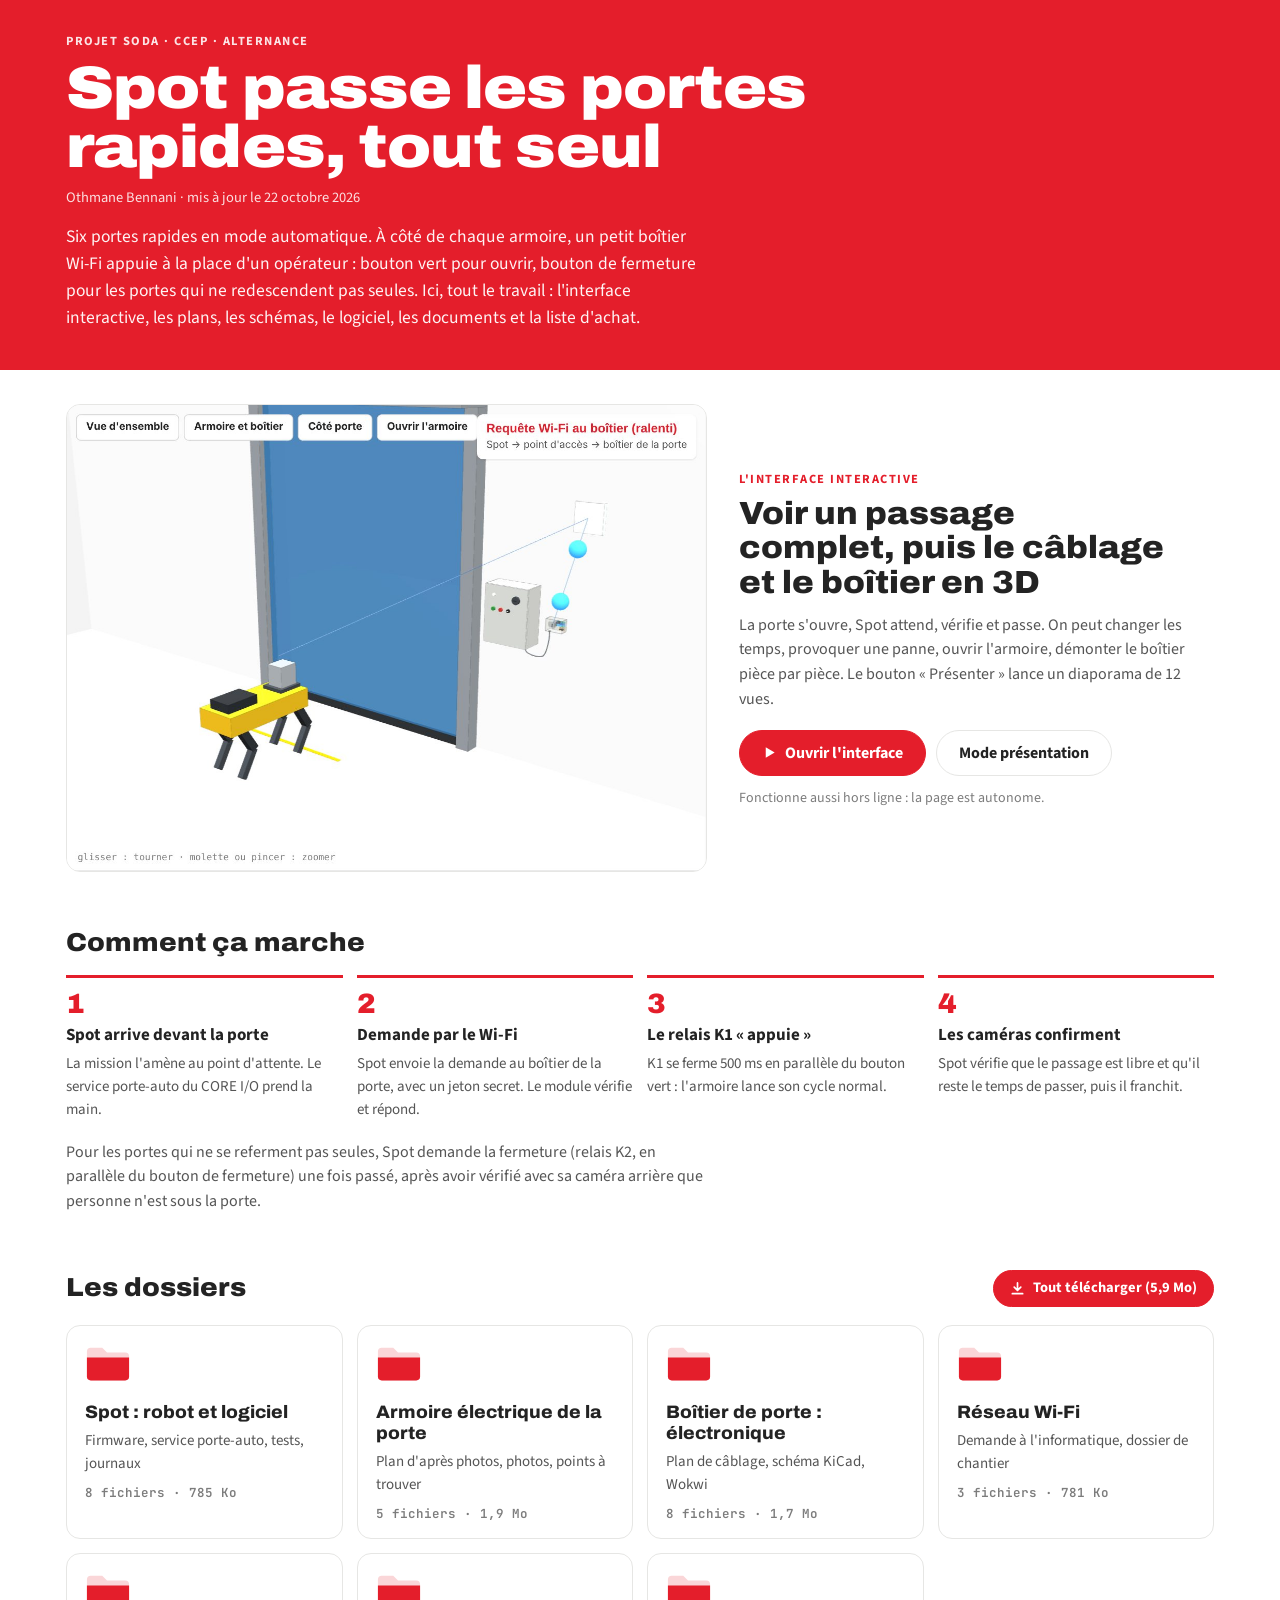
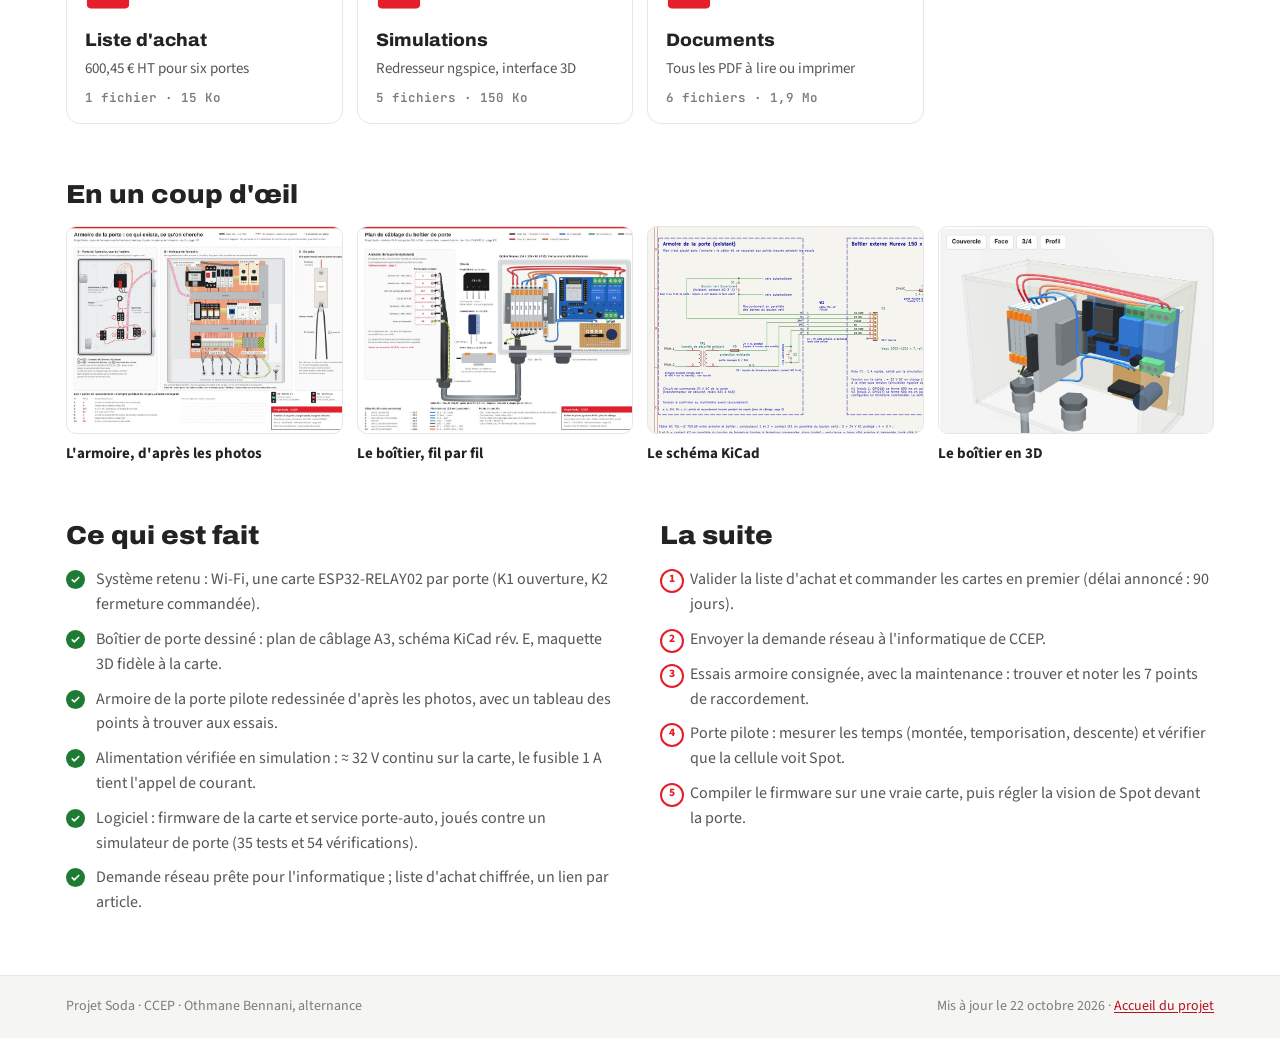
==== index.html @ 5208b4ea "Publish project website" ====
<!doctype html>
<html lang="fr">
<head>
<meta charset="utf-8">
<meta name="viewport" content="width=device-width, initial-scale=1">
<meta name="robots" content="noindex, nofollow">
<meta name="description" content="Spot ouvre et passe les portes rapides de CCEP en Wi-Fi : interface, plans, schémas, logiciel, documents et liste d&#x27;achat.">
<title>Projet Soda · Spot et les portes rapides</title>
<link rel="preconnect" href="https://fonts.googleapis.com">
<link rel="preconnect" href="https://fonts.gstatic.com" crossorigin>
<link rel="stylesheet" href="https://fonts.googleapis.com/css2?family=Archivo:wdth,wght@100..125,500..900&family=Source+Sans+3:wght@400;600;700&family=JetBrains+Mono:wght@400;600&display=swap">
<link rel="stylesheet" href="assets/style.css">
<link rel="icon" href="assets/favicon.svg" type="image/svg+xml">
</head>
<body>
<header class="band"><div class="wrap">
  <div class="kick">Projet Soda · CCEP · Alternance</div>
  <h1>Spot passe les portes rapides, tout seul</h1>
  <div class="byline">Othmane Bennani · mis à jour le 22 octobre 2026</div>
  <p class="lede">Six portes rapides en mode automatique. À côté de chaque armoire, un petit boîtier Wi-Fi appuie à la place d'un opérateur : bouton vert pour ouvrir, bouton de fermeture pour les portes qui ne redescendent pas seules. Ici, tout le travail : l'interface interactive, les plans, les schémas, le logiciel, les documents et la liste d'achat.</p>
</div></header>

<main class="wrap">
  <section class="hero">
    <a class="cover" href="demo/index.html"><img src="assets/img/cover_3d.jpg" alt="Spot devant une porte rapide : la demande Wi-Fi part vers le boîtier de la porte"></a>
    <div class="herotext">
      <span class="kick red">L'interface interactive</span>
      <h2>Voir un passage complet, puis le câblage et le boîtier en 3D</h2>
      <p>La porte s'ouvre, Spot attend, vérifie et passe. On peut changer les temps, provoquer une panne, ouvrir l'armoire, démonter le boîtier pièce par pièce. Le bouton « Présenter » lance un diaporama de 12 vues.</p>
      <div class="acts"><a class="btn primary big" href="demo/index.html"><svg viewBox="0 0 16 16" aria-hidden="true"><path d="M4 2.5v11l9.5-5.5z" fill="currentColor"/></svg>Ouvrir l'interface</a><a class="btn big" href="demo/index.html#presenter">Mode présentation</a></div>
      <p class="note">Fonctionne aussi hors ligne : la page est autonome.</p>
    </div>
  </section>

  <section class="block">
    <h2>Comment ça marche</h2>
    <ol class="steps"><li><span class="n">1</span><strong>Spot arrive devant la porte</strong><span>La mission l&#x27;amène au point d&#x27;attente. Le service porte-auto du CORE I/O prend la main.</span></li><li><span class="n">2</span><strong>Demande par le Wi-Fi</strong><span>Spot envoie la demande au boîtier de la porte, avec un jeton secret. Le module vérifie et répond.</span></li><li><span class="n">3</span><strong>Le relais K1 « appuie »</strong><span>K1 se ferme 500 ms en parallèle du bouton vert : l&#x27;armoire lance son cycle normal.</span></li><li><span class="n">4</span><strong>Les caméras confirment</strong><span>Spot vérifie que le passage est libre et qu&#x27;il reste le temps de passer, puis il franchit.</span></li></ol>
    <p class="after">Pour les portes qui ne se referment pas seules, Spot demande la fermeture (relais K2, en parallèle du bouton de fermeture) une fois passé, après avoir vérifié avec sa caméra arrière que personne n'est sous la porte.</p>
  </section>

  <section class="block">
    <div class="h2row"><h2>Les dossiers</h2><a class="btn primary" href="telechargements/Projet_Soda_portes_Spot_complet.zip" download><svg viewBox="0 0 16 16" aria-hidden="true"><path d="M8 2v8m0 0L4.5 6.5M8 10l3.5-3.5M2.5 13.5h11" fill="none" stroke="currentColor" stroke-width="1.8" stroke-linecap="round" stroke-linejoin="round"/></svg>Tout télécharger (5,9 Mo)</a></div>
    <div class="folders"><a class="folder" href="dossiers/spot/index.html">
  <span class="ficon"><svg viewBox="0 0 48 40" aria-hidden="true"><path d="M2 8a4 4 0 0 1 4-4h12l5 5h19a4 4 0 0 1 4 4v21a4 4 0 0 1-4 4H6a4 4 0 0 1-4-4z" fill="currentColor" opacity=".18"/><path d="M2 14h44v20a4 4 0 0 1-4 4H6a4 4 0 0 1-4-4z" fill="currentColor"/></svg></span>
  <span class="fname">Spot : robot et logiciel</span>
  <span class="fdesc">Firmware, service porte-auto, tests, journaux</span>
  <span class="fcount">8 fichiers · 785 Ko</span>
</a><a class="folder" href="dossiers/armoire/index.html">
  <span class="ficon"><svg viewBox="0 0 48 40" aria-hidden="true"><path d="M2 8a4 4 0 0 1 4-4h12l5 5h19a4 4 0 0 1 4 4v21a4 4 0 0 1-4 4H6a4 4 0 0 1-4-4z" fill="currentColor" opacity=".18"/><path d="M2 14h44v20a4 4 0 0 1-4 4H6a4 4 0 0 1-4-4z" fill="currentColor"/></svg></span>
  <span class="fname">Armoire électrique de la porte</span>
  <span class="fdesc">Plan d&#x27;après photos, photos, points à trouver</span>
  <span class="fcount">5 fichiers · 1,9 Mo</span>
</a><a class="folder" href="dossiers/boitier/index.html">
  <span class="ficon"><svg viewBox="0 0 48 40" aria-hidden="true"><path d="M2 8a4 4 0 0 1 4-4h12l5 5h19a4 4 0 0 1 4 4v21a4 4 0 0 1-4 4H6a4 4 0 0 1-4-4z" fill="currentColor" opacity=".18"/><path d="M2 14h44v20a4 4 0 0 1-4 4H6a4 4 0 0 1-4-4z" fill="currentColor"/></svg></span>
  <span class="fname">Boîtier de porte : électronique</span>
  <span class="fdesc">Plan de câblage, schéma KiCad, Wokwi</span>
  <span class="fcount">8 fichiers · 1,7 Mo</span>
</a><a class="folder" href="dossiers/reseau/index.html">
  <span class="ficon"><svg viewBox="0 0 48 40" aria-hidden="true"><path d="M2 8a4 4 0 0 1 4-4h12l5 5h19a4 4 0 0 1 4 4v21a4 4 0 0 1-4 4H6a4 4 0 0 1-4-4z" fill="currentColor" opacity=".18"/><path d="M2 14h44v20a4 4 0 0 1-4 4H6a4 4 0 0 1-4-4z" fill="currentColor"/></svg></span>
  <span class="fname">Réseau Wi-Fi</span>
  <span class="fdesc">Demande à l&#x27;informatique, dossier de chantier</span>
  <span class="fcount">3 fichiers · 781 Ko</span>
</a><a class="folder" href="dossiers/achats/index.html">
  <span class="ficon"><svg viewBox="0 0 48 40" aria-hidden="true"><path d="M2 8a4 4 0 0 1 4-4h12l5 5h19a4 4 0 0 1 4 4v21a4 4 0 0 1-4 4H6a4 4 0 0 1-4-4z" fill="currentColor" opacity=".18"/><path d="M2 14h44v20a4 4 0 0 1-4 4H6a4 4 0 0 1-4-4z" fill="currentColor"/></svg></span>
  <span class="fname">Liste d&#x27;achat</span>
  <span class="fdesc">600,45 € HT pour six portes</span>
  <span class="fcount">1 fichier · 15 Ko</span>
</a><a class="folder" href="dossiers/simulations/index.html">
  <span class="ficon"><svg viewBox="0 0 48 40" aria-hidden="true"><path d="M2 8a4 4 0 0 1 4-4h12l5 5h19a4 4 0 0 1 4 4v21a4 4 0 0 1-4 4H6a4 4 0 0 1-4-4z" fill="currentColor" opacity=".18"/><path d="M2 14h44v20a4 4 0 0 1-4 4H6a4 4 0 0 1-4-4z" fill="currentColor"/></svg></span>
  <span class="fname">Simulations</span>
  <span class="fdesc">Redresseur ngspice, interface 3D</span>
  <span class="fcount">5 fichiers · 150 Ko</span>
</a><a class="folder" href="dossiers/documents/index.html">
  <span class="ficon"><svg viewBox="0 0 48 40" aria-hidden="true"><path d="M2 8a4 4 0 0 1 4-4h12l5 5h19a4 4 0 0 1 4 4v21a4 4 0 0 1-4 4H6a4 4 0 0 1-4-4z" fill="currentColor" opacity=".18"/><path d="M2 14h44v20a4 4 0 0 1-4 4H6a4 4 0 0 1-4-4z" fill="currentColor"/></svg></span>
  <span class="fname">Documents</span>
  <span class="fdesc">Tous les PDF à lire ou imprimer</span>
  <span class="fcount">6 fichiers · 1,9 Mo</span>
</a></div>
  </section>

  <section class="block">
    <h2>En un coup d'œil</h2>
    <div class="gallery">
      <a href="dossiers/armoire/index.html"><img src="assets/img/plan_armoire.jpg" alt="Plan de l'armoire d'après les photos" loading="lazy"><span>L'armoire, d'après les photos</span></a>
      <a href="dossiers/boitier/index.html"><img src="assets/img/plan_boitier.jpg" alt="Plan de câblage du boîtier" loading="lazy"><span>Le boîtier, fil par fil</span></a>
      <a href="dossiers/boitier/index.html"><img src="assets/img/kicad.jpg" alt="Schéma KiCad du boîtier" loading="lazy"><span>Le schéma KiCad</span></a>
      <a href="demo/index.html"><img src="assets/img/demo_boitier.jpg" alt="Boîtier en 3D" loading="lazy"><span>Le boîtier en 3D</span></a>
    </div>
  </section>

  <section class="block two">
    <div><h2>Ce qui est fait</h2><ul class="check"><li>Système retenu : Wi-Fi, une carte ESP32-RELAY02 par porte (K1 ouverture, K2 fermeture commandée).</li><li>Boîtier de porte dessiné : plan de câblage A3, schéma KiCad rév. E, maquette 3D fidèle à la carte.</li><li>Armoire de la porte pilote redessinée d&#x27;après les photos, avec un tableau des points à trouver aux essais.</li><li>Alimentation vérifiée en simulation : ≈ 32 V continu sur la carte, le fusible 1 A tient l&#x27;appel de courant.</li><li>Logiciel : firmware de la carte et service porte-auto, joués contre un simulateur de porte (35 tests et 54 vérifications).</li><li>Demande réseau prête pour l&#x27;informatique ; liste d&#x27;achat chiffrée, un lien par article.</li></ul></div>
    <div><h2>La suite</h2><ol class="todo"><li>Valider la liste d&#x27;achat et commander les cartes en premier (délai annoncé : 90 jours).</li><li>Envoyer la demande réseau à l&#x27;informatique de CCEP.</li><li>Essais armoire consignée, avec la maintenance : trouver et noter les 7 points de raccordement.</li><li>Porte pilote : mesurer les temps (montée, temporisation, descente) et vérifier que la cellule voit Spot.</li><li>Compiler le firmware sur une vraie carte, puis régler la vision de Spot devant la porte.</li></ol></div>
  </section>
</main>
<footer class="foot"><div class="wrap">
  <span>Projet Soda · CCEP · Othmane Bennani, alternance</span>
  <span>Mis à jour le 22 octobre 2026 · <a href="index.html">Accueil du projet</a></span>
</div></footer>
</body>
</html>
---- assets/style.css ----
/* Projet Soda : rouge et blanc, comme l'interface. Un seul thème, clair. */
:root {
  --red: #e41e2b; --red-deep: #b5121b; --red-soft: #fde6e7; --red-tint: #fff5f5;
  --bg: #ffffff; --stage: #f5f5f4; --line: #e6e6e4;
  --ink: #232323; --ink-2: #555555; --ink-3: #7c7c7c;
  --ok: #1e7b34;
  --f-display: "Archivo", "Arial Black", Arial, sans-serif;
  --f-body: "Source Sans 3", "Helvetica Neue", Arial, sans-serif;
  --f-mono: "JetBrains Mono", ui-monospace, Consolas, monospace;
  color-scheme: light;
}
* { box-sizing: border-box; }
html { -webkit-text-size-adjust: 100%; }
body { margin: 0; background: var(--bg); color: var(--ink); font: 16px/1.55 var(--f-body); }
img { max-width: 100%; display: block; }
a { color: var(--red-deep); text-underline-offset: 2px; }
a:focus-visible, .btn:focus-visible { outline: 3px solid var(--red); outline-offset: 2px; }
.wrap { max-width: 1180px; margin: 0 auto; padding-left: max(16px, env(safe-area-inset-left)); padding-right: max(16px, env(safe-area-inset-right)); }

/* bandeau */
.band { background: var(--red); color: #fff; }
.band .wrap { padding-block: 34px 38px; display: grid; gap: 10px; }
.band.small .wrap { padding-block: 22px 0; }
.kick { font: 700 12.5px/1.2 var(--f-body); letter-spacing: .12em; text-transform: uppercase; color: rgba(255,255,255,.88); }
.kick.red { color: var(--red); }
h1 { font: 900 clamp(32px, 5.4vw, 60px)/.98 var(--f-display); font-stretch: 112%; letter-spacing: -.015em; margin: 0; text-wrap: balance; }
.band.small h1 { font-size: clamp(26px, 3.8vw, 40px); }
.byline { font-size: 14.5px; color: rgba(255,255,255,.86); }
.lede { margin: 4px 0 0; max-width: 70ch; font-size: 17.5px; color: rgba(255,255,255,.95); }
.crumbs { display: flex; gap: 8px; font-size: 14px; color: rgba(255,255,255,.8); }
.crumbs a { color: #fff; font-weight: 700; text-decoration: none; }
.crumbs a:hover { text-decoration: underline; }
.ftitle { display: flex; gap: 18px; align-items: flex-start; }
.ftitle .ficon { color: #fff; width: 58px; flex: none; margin-top: 4px; }
.fnav { display: flex; gap: 2px; overflow-x: auto; scrollbar-width: none; margin-top: 14px; }
.fnav a { font: 800 13.5px/1 var(--f-display); font-stretch: 105%; text-transform: uppercase; letter-spacing: .02em; color: rgba(255,255,255,.92); text-decoration: none; padding: 13px 14px 14px; border-radius: 8px 8px 0 0; white-space: nowrap; }
.fnav a:hover { background: rgba(255,255,255,.14); }
.fnav a[aria-current="page"] { background: var(--bg); color: var(--red); }

/* boutons */
.btn { display: inline-flex; align-items: center; gap: 8px; font: 700 14.5px/1 var(--f-body); color: var(--ink); background: #fff; border: 1.5px solid var(--line); border-radius: 999px; padding: 10px 16px; text-decoration: none; white-space: nowrap; cursor: pointer; }
.btn svg { width: 15px; height: 15px; flex: none; }
.btn:hover { border-color: var(--ink-3); }
.btn.primary { background: var(--red); border-color: var(--red); color: #fff; }
.btn.primary:hover { background: var(--red-deep); border-color: var(--red-deep); }
.btn.big { font-size: 16px; padding: 14px 22px; }
.acts { display: flex; flex-wrap: wrap; gap: 10px; }

/* accueil */
main { padding-block: 34px 60px; }
.hero { display: grid; grid-template-columns: minmax(0, 1.35fr) minmax(0, 1fr); gap: 32px; align-items: center; }
.cover { display: block; border: 1px solid var(--line); border-radius: 14px; overflow: hidden; background: var(--stage); }
.cover img { width: 100%; height: auto; transition: transform .25s ease; }
.cover:hover img { transform: scale(1.015); }
.herotext h2 { font: 850 clamp(24px, 2.6vw, 32px)/1.08 var(--f-display); font-stretch: 106%; margin: 6px 0 12px; text-wrap: balance; }
.herotext p { margin: 0 0 18px; color: var(--ink-2); }
.herotext .note { margin: 12px 0 0; font-size: 14px; color: var(--ink-3); }
.block { margin-top: 56px; }
.block h2 { font: 850 26px/1.1 var(--f-display); font-stretch: 106%; margin: 0 0 18px; }
.h2row { display: flex; flex-wrap: wrap; justify-content: space-between; align-items: baseline; gap: 12px; margin-bottom: 18px; }
.h2row h2 { margin: 0; }
.steps { list-style: none; margin: 0; padding: 0; display: grid; grid-template-columns: repeat(4, minmax(0, 1fr)); gap: 14px; }
.steps li { border-top: 3px solid var(--red); padding-top: 12px; display: grid; gap: 4px; align-content: start; }
.steps .n { font: 900 28px/1 var(--f-display); color: var(--red); }
.steps strong { font-size: 17px; }
.steps span:last-child { color: var(--ink-2); font-size: 15px; }
.after { color: var(--ink-2); max-width: 80ch; margin: 18px 0 0; }
.folders { display: grid; grid-template-columns: repeat(auto-fill, minmax(250px, 1fr)); gap: 14px; }
.folder { display: grid; gap: 6px; align-content: start; padding: 18px 18px 16px; border: 1.5px solid var(--line); border-radius: 14px; text-decoration: none; color: var(--ink); background: #fff; transition: border-color .15s, background .15s, transform .15s; }
.folder:hover { border-color: var(--red); background: var(--red-tint); transform: translateY(-2px); }
.folder .ficon { color: var(--red); width: 46px; margin-bottom: 6px; }
.fname { font: 800 18px/1.15 var(--f-display); font-stretch: 104%; }
.fdesc { color: var(--ink-2); font-size: 15px; }
.fcount { font: 600 12.5px/1.3 var(--f-mono); color: var(--ink-3); margin-top: 4px; }
.gallery { display: grid; grid-template-columns: repeat(4, minmax(0, 1fr)); gap: 14px; }
.gallery a { display: grid; gap: 8px; text-decoration: none; color: var(--ink); font-weight: 700; font-size: 15px; }
.gallery img { aspect-ratio: 4 / 3; width: 100%; object-fit: cover; object-position: top left; border: 1px solid var(--line); border-radius: 10px; background: var(--stage); }
.gallery a:hover img { border-color: var(--red); }
.two { display: grid; grid-template-columns: 1fr 1fr; gap: 40px; }
.check, .todo { margin: 0; padding: 0; display: grid; gap: 10px; }
.check { list-style: none; }
.check li { padding-left: 30px; position: relative; color: var(--ink-2); }
.check li::before { content: ""; position: absolute; left: 0; top: 3px; width: 19px; height: 19px; border-radius: 50%; background: var(--ok) url("data:image/svg+xml,%3Csvg xmlns='http://www.w3.org/2000/svg' viewBox='0 0 16 16'%3E%3Cpath d='M4 8.5l2.5 2.5L12 5.5' fill='none' stroke='white' stroke-width='2' stroke-linecap='round' stroke-linejoin='round'/%3E%3C/svg%3E") center / 13px no-repeat; }
.todo { counter-reset: t; list-style: none; }
.todo li { counter-increment: t; padding-left: 30px; position: relative; color: var(--ink-2); }
.todo li::before { content: counter(t); position: absolute; left: 0; top: 2px; width: 20px; height: 20px; border-radius: 50%; border: 2px solid var(--red); color: var(--red); font: 800 11.5px/16px var(--f-body); text-align: center; }

/* dossier */
.fbar { display: flex; flex-wrap: wrap; justify-content: space-between; align-items: center; gap: 12px; padding-bottom: 18px; border-bottom: 1px solid var(--line); color: var(--ink-3); font: 600 13.5px/1.3 var(--f-mono); }
.files { list-style: none; margin: 0; padding: 0; }
.file { display: grid; grid-template-columns: 148px minmax(0, 1fr) auto; gap: 20px; align-items: center; padding: 18px 0; border-bottom: 1px solid var(--line); }
.file .th { display: grid; place-items: center; width: 148px; height: 104px; border: 1px solid var(--line); border-radius: 10px; overflow: hidden; background: var(--stage); text-decoration: none; }
.file .th img { width: 100%; height: 100%; object-fit: cover; object-position: top center; }
.file .ext { font: 800 15px/1 var(--f-display); font-stretch: 108%; color: var(--c); letter-spacing: .02em; text-align: center; padding: 0 8px; }
.fbody h3 { font: 800 18px/1.2 var(--f-display); font-stretch: 103%; margin: 6px 0 4px; }
.fbody h3 a { color: inherit; text-decoration: none; }
.fbody p { margin: 0; color: var(--ink-2); font-size: 15.5px; max-width: 72ch; }
.meta { display: block; margin-top: 6px; font: 600 12.5px/1.3 var(--f-mono); color: var(--ink-3); }
.badge { display: inline-block; font: 700 11.5px/1 var(--f-body); letter-spacing: .06em; text-transform: uppercase; color: var(--c); background: color-mix(in srgb, var(--c) 10%, white); border-radius: 4px; padding: 4px 7px; }
.file .acts { justify-content: flex-end; }

/* achats */
.tiles { display: grid; grid-template-columns: repeat(3, minmax(0, 1fr)); gap: 12px; margin-bottom: 8px; }
.tile { border: 1.5px solid var(--line); border-radius: 12px; padding: 14px 16px; display: grid; gap: 2px; }
.tile .k { font: 700 12px/1.2 var(--f-body); letter-spacing: .08em; text-transform: uppercase; color: var(--ink-3); }
.tile .v { font: 850 26px/1.15 var(--f-display); color: var(--red); }
.tile .s { color: var(--ink-2); font-size: 14px; }
h3.cat { display: flex; justify-content: space-between; gap: 12px; font: 800 17px/1.2 var(--f-display); margin: 26px 0 8px; }
h3.cat span { font: 600 13.5px/1.4 var(--f-mono); color: var(--ink-3); }
.tablewrap { overflow-x: auto; border: 1px solid var(--line); border-radius: 10px; }
table { width: 100%; border-collapse: collapse; font-size: 15px; min-width: 640px; }
th { text-align: left; font: 700 12px/1.2 var(--f-body); letter-spacing: .06em; text-transform: uppercase; color: var(--ink-3); background: var(--stage); padding: 10px 12px; }
td { padding: 10px 12px; border-top: 1px solid var(--line); vertical-align: top; }
td.num, th.num { text-align: right; font-family: var(--f-mono); font-size: 13.5px; white-space: nowrap; }
.role { display: block; font-size: 13.5px; color: var(--ink-3); margin-top: 2px; }

/* pied */
.foot { border-top: 1px solid var(--line); background: var(--stage); }
.foot .wrap { padding-block: 20px; display: flex; flex-wrap: wrap; justify-content: space-between; gap: 8px 24px; color: var(--ink-3); font-size: 14px; }

@media (max-width: 900px) {
  .hero, .two { grid-template-columns: 1fr; }
  .steps, .gallery { grid-template-columns: repeat(2, minmax(0, 1fr)); }
}
@media (max-width: 640px) {
  .file { grid-template-columns: 96px minmax(0, 1fr); gap: 14px; }
  .file .th { width: 96px; height: 72px; }
  .file .acts { grid-column: 1 / -1; justify-content: flex-start; }
  .tiles { grid-template-columns: 1fr; }
  .steps { grid-template-columns: 1fr; }
  .ftitle .ficon { width: 40px; }
}
@media (prefers-reduced-motion: reduce) { * { transition: none !important; } }
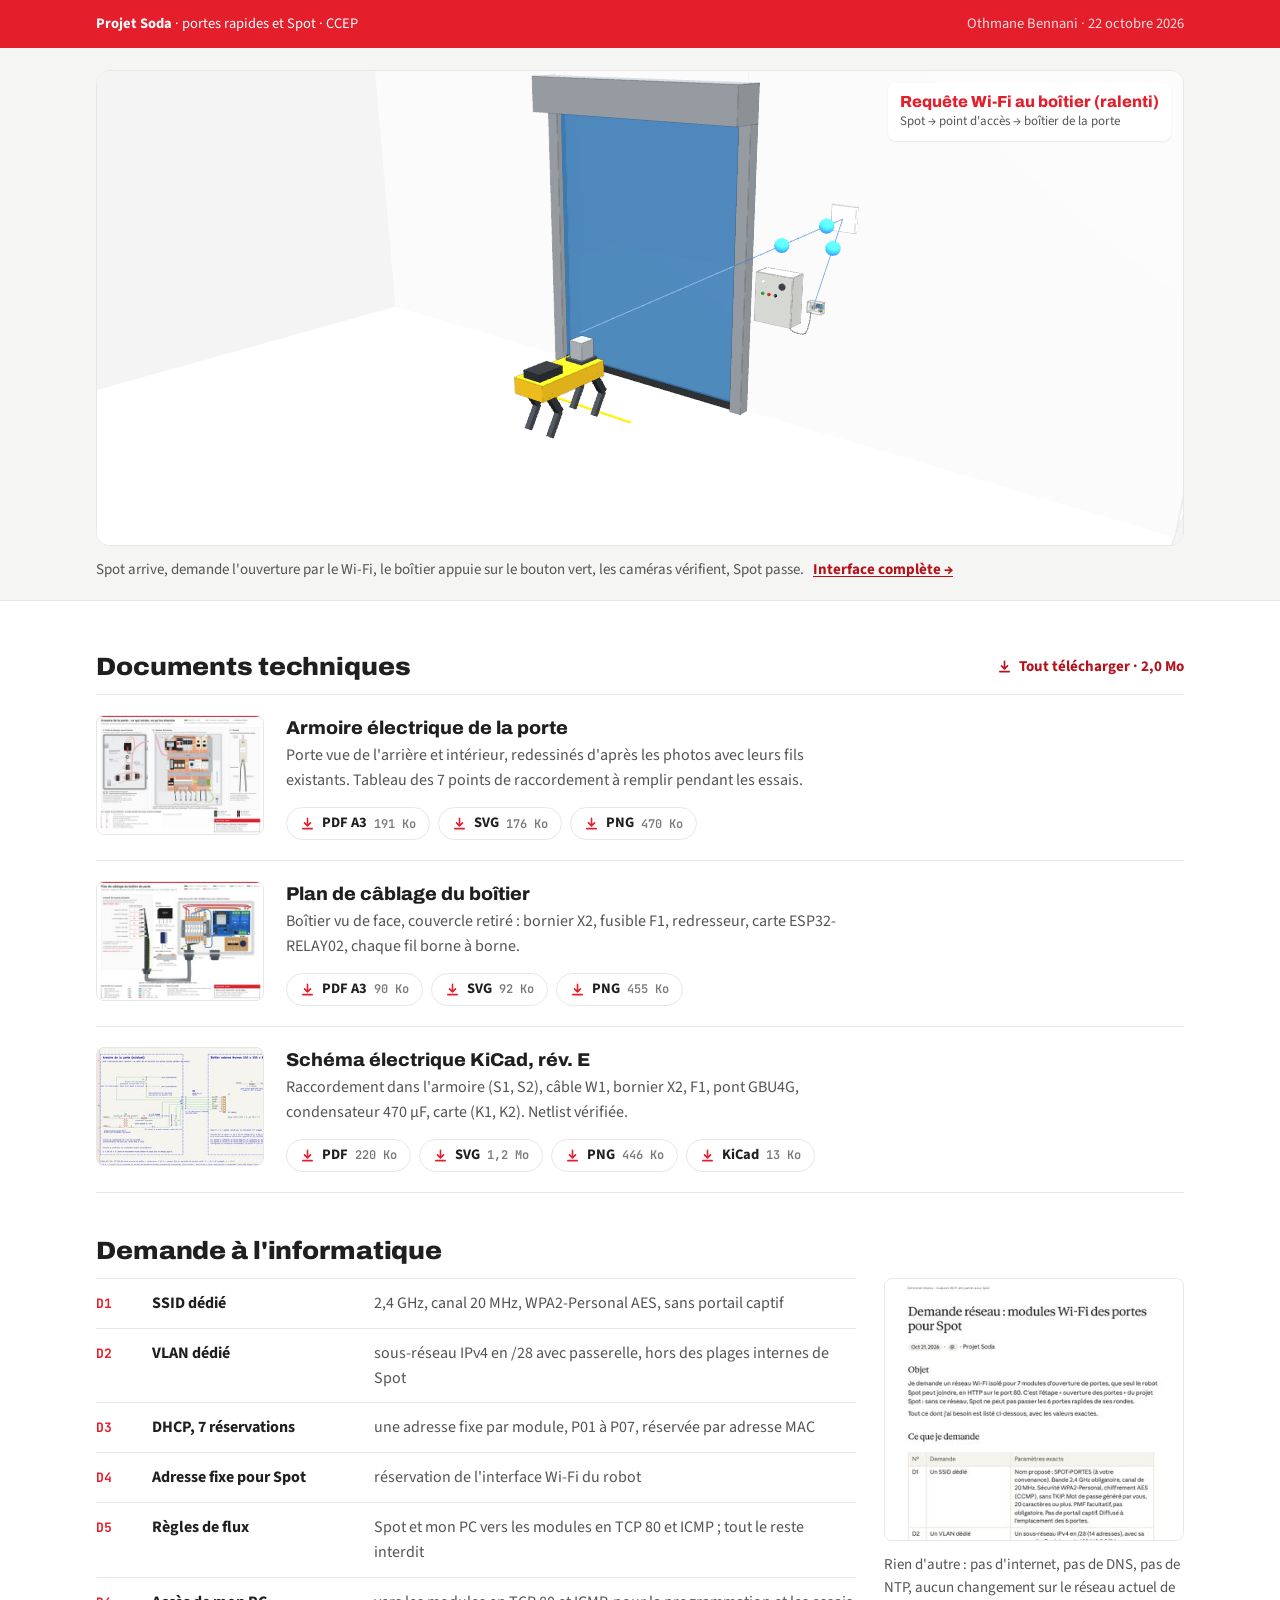
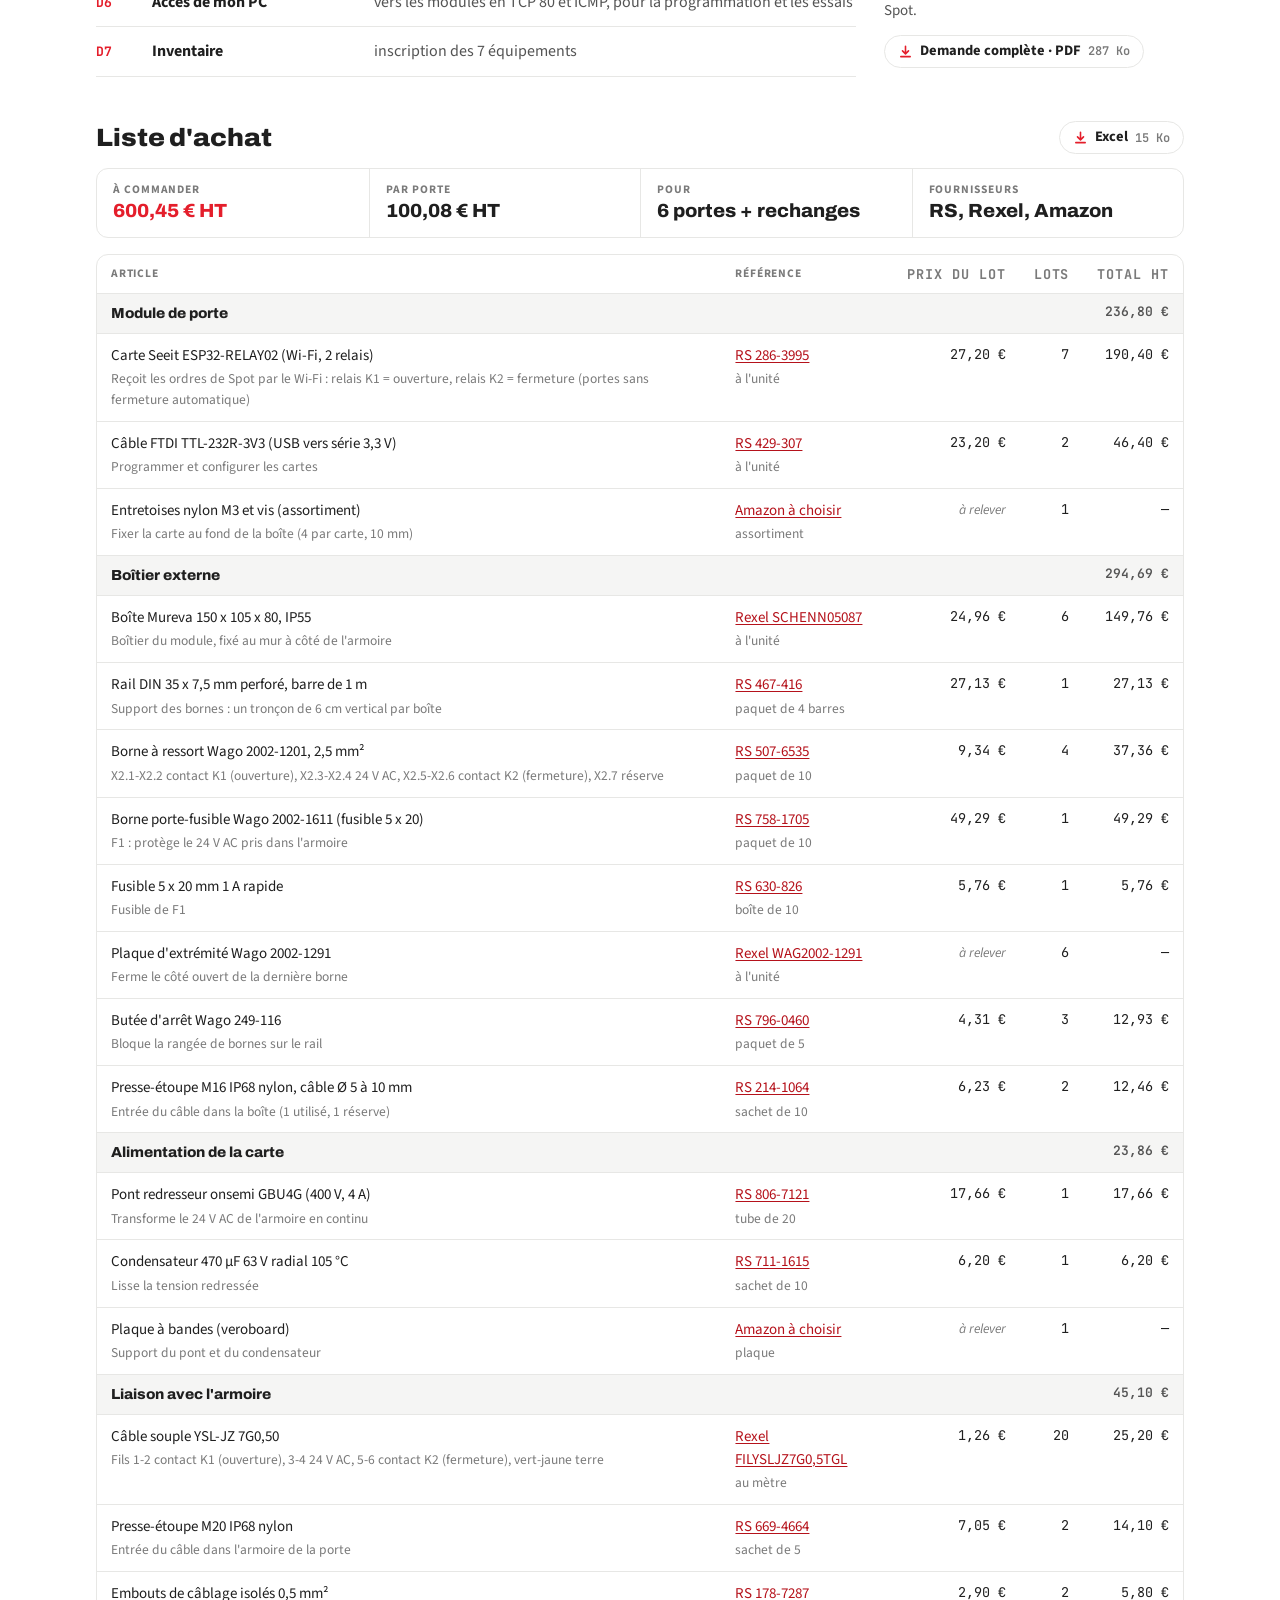
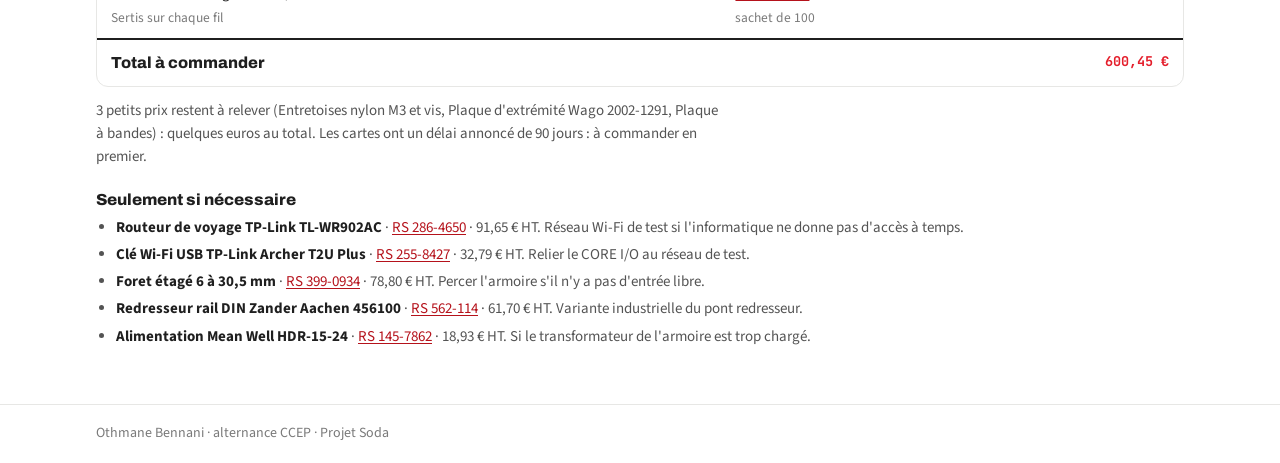
==== commit 1b63b054: "Update published project" ====
--- a/index.html
+++ b/index.html
@@ -4,98 +4,100 @@
 <meta charset="utf-8">
 <meta name="viewport" content="width=device-width, initial-scale=1">
 <meta name="robots" content="noindex, nofollow">
-<meta name="description" content="Spot ouvre et passe les portes rapides de CCEP en Wi-Fi : interface, plans, schémas, logiciel, documents et liste d&#x27;achat.">
-<title>Projet Soda · Spot et les portes rapides</title>
+<title>Projet Soda · portes rapides et Spot</title>
 <link rel="preconnect" href="https://fonts.googleapis.com">
 <link rel="preconnect" href="https://fonts.gstatic.com" crossorigin>
-<link rel="stylesheet" href="https://fonts.googleapis.com/css2?family=Archivo:wdth,wght@100..125,500..900&family=Source+Sans+3:wght@400;600;700&family=JetBrains+Mono:wght@400;600&display=swap">
+<link rel="stylesheet" href="https://fonts.googleapis.com/css2?family=Archivo:wdth,wght@100..125,600..900&family=Source+Sans+3:wght@400;600;700&family=JetBrains+Mono:wght@400;600&display=swap">
 <link rel="stylesheet" href="assets/style.css">
 <link rel="icon" href="assets/favicon.svg" type="image/svg+xml">
 </head>
 <body>
-<header class="band"><div class="wrap">
-  <div class="kick">Projet Soda · CCEP · Alternance</div>
-  <h1>Spot passe les portes rapides, tout seul</h1>
-  <div class="byline">Othmane Bennani · mis à jour le 22 octobre 2026</div>
-  <p class="lede">Six portes rapides en mode automatique. À côté de chaque armoire, un petit boîtier Wi-Fi appuie à la place d'un opérateur : bouton vert pour ouvrir, bouton de fermeture pour les portes qui ne redescendent pas seules. Ici, tout le travail : l'interface interactive, les plans, les schémas, le logiciel, les documents et la liste d'achat.</p>
+<header class="top"><div class="wrap">
+  <span class="id"><strong>Projet Soda</strong> · portes rapides et Spot · CCEP</span>
+  <span class="by">Othmane Bennani · 22 octobre 2026</span>
 </div></header>
 
+<section class="anim" aria-label="Animation du passage">
+  <div class="wrap">
+    <div class="frame"><iframe src="demo/index.html#anim" title="Spot arrive devant la porte, l'ouvre par le Wi-Fi et passe" tabindex="-1"></iframe></div>
+    <p class="cap">Spot arrive, demande l'ouverture par le Wi-Fi, le boîtier appuie sur le bouton vert, les caméras vérifient, Spot passe. <a href="demo/index.html">Interface complète</a></p>
+  </div>
+</section>
+
 <main class="wrap">
-  <section class="hero">
-    <a class="cover" href="demo/index.html"><img src="assets/img/cover_3d.jpg" alt="Spot devant une porte rapide : la demande Wi-Fi part vers le boîtier de la porte"></a>
-    <div class="herotext">
-      <span class="kick red">L'interface interactive</span>
-      <h2>Voir un passage complet, puis le câblage et le boîtier en 3D</h2>
-      <p>La porte s'ouvre, Spot attend, vérifie et passe. On peut changer les temps, provoquer une panne, ouvrir l'armoire, démonter le boîtier pièce par pièce. Le bouton « Présenter » lance un diaporama de 12 vues.</p>
-      <div class="acts"><a class="btn primary big" href="demo/index.html"><svg viewBox="0 0 16 16" aria-hidden="true"><path d="M4 2.5v11l9.5-5.5z" fill="currentColor"/></svg>Ouvrir l'interface</a><a class="btn big" href="demo/index.html#presenter">Mode présentation</a></div>
-      <p class="note">Fonctionne aussi hors ligne : la page est autonome.</p>
+  <section id="documents">
+    <div class="sechead"><h2>Documents techniques</h2><a class="all" href="fichiers/documents_projet_soda.zip" download><svg viewBox="0 0 16 16" aria-hidden="true"><path d="M8 2.5v8m0 0L4.8 7.3M8 10.5l3.2-3.2M3 13.5h10" fill="none" stroke="currentColor" stroke-width="1.7" stroke-linecap="round" stroke-linejoin="round"/></svg>Tout télécharger · 2,0 Mo</a></div>
+    <ul class="docs">
+<li class="doc">
+  <a class="th" href="fichiers/plan_armoire.pdf" target="_blank" rel="noopener"><img src="apercus/armoire.jpg" alt="" loading="lazy" width="360" height="255"></a>
+  <div class="txt"><h3>Armoire électrique de la porte</h3><p>Porte vue de l&#x27;arrière et intérieur, redessinés d&#x27;après les photos avec leurs fils existants. Tableau des 7 points de raccordement à remplir pendant les essais.</p></div>
+  <div class="fmts"><a class="fmt" href="fichiers/plan_armoire.pdf" target="_blank" rel="noopener"><svg viewBox="0 0 16 16" aria-hidden="true"><path d="M8 2.5v8m0 0L4.8 7.3M8 10.5l3.2-3.2M3 13.5h10" fill="none" stroke="currentColor" stroke-width="1.7" stroke-linecap="round" stroke-linejoin="round"/></svg><span>PDF A3</span><small>191 Ko</small></a><a class="fmt" href="fichiers/plan_armoire.svg" target="_blank" rel="noopener"><svg viewBox="0 0 16 16" aria-hidden="true"><path d="M8 2.5v8m0 0L4.8 7.3M8 10.5l3.2-3.2M3 13.5h10" fill="none" stroke="currentColor" stroke-width="1.7" stroke-linecap="round" stroke-linejoin="round"/></svg><span>SVG</span><small>176 Ko</small></a><a class="fmt" href="fichiers/plan_armoire.png" target="_blank" rel="noopener"><svg viewBox="0 0 16 16" aria-hidden="true"><path d="M8 2.5v8m0 0L4.8 7.3M8 10.5l3.2-3.2M3 13.5h10" fill="none" stroke="currentColor" stroke-width="1.7" stroke-linecap="round" stroke-linejoin="round"/></svg><span>PNG</span><small>470 Ko</small></a></div>
+</li>
+<li class="doc">
+  <a class="th" href="fichiers/plan_boitier.pdf" target="_blank" rel="noopener"><img src="apercus/boitier.jpg" alt="" loading="lazy" width="360" height="255"></a>
+  <div class="txt"><h3>Plan de câblage du boîtier</h3><p>Boîtier vu de face, couvercle retiré : bornier X2, fusible F1, redresseur, carte ESP32-RELAY02, chaque fil borne à borne.</p></div>
+  <div class="fmts"><a class="fmt" href="fichiers/plan_boitier.pdf" target="_blank" rel="noopener"><svg viewBox="0 0 16 16" aria-hidden="true"><path d="M8 2.5v8m0 0L4.8 7.3M8 10.5l3.2-3.2M3 13.5h10" fill="none" stroke="currentColor" stroke-width="1.7" stroke-linecap="round" stroke-linejoin="round"/></svg><span>PDF A3</span><small>90 Ko</small></a><a class="fmt" href="fichiers/plan_boitier.svg" target="_blank" rel="noopener"><svg viewBox="0 0 16 16" aria-hidden="true"><path d="M8 2.5v8m0 0L4.8 7.3M8 10.5l3.2-3.2M3 13.5h10" fill="none" stroke="currentColor" stroke-width="1.7" stroke-linecap="round" stroke-linejoin="round"/></svg><span>SVG</span><small>92 Ko</small></a><a class="fmt" href="fichiers/plan_boitier.png" target="_blank" rel="noopener"><svg viewBox="0 0 16 16" aria-hidden="true"><path d="M8 2.5v8m0 0L4.8 7.3M8 10.5l3.2-3.2M3 13.5h10" fill="none" stroke="currentColor" stroke-width="1.7" stroke-linecap="round" stroke-linejoin="round"/></svg><span>PNG</span><small>455 Ko</small></a></div>
+</li>
+<li class="doc">
+  <a class="th" href="fichiers/schema_boitier_porte_revE.pdf" target="_blank" rel="noopener"><img src="apercus/schema.jpg" alt="" loading="lazy" width="360" height="255"></a>
+  <div class="txt"><h3>Schéma électrique KiCad, rév. E</h3><p>Raccordement dans l&#x27;armoire (S1, S2), câble W1, bornier X2, F1, pont GBU4G, condensateur 470 µF, carte (K1, K2). Netlist vérifiée.</p></div>
+  <div class="fmts"><a class="fmt" href="fichiers/schema_boitier_porte_revE.pdf" target="_blank" rel="noopener"><svg viewBox="0 0 16 16" aria-hidden="true"><path d="M8 2.5v8m0 0L4.8 7.3M8 10.5l3.2-3.2M3 13.5h10" fill="none" stroke="currentColor" stroke-width="1.7" stroke-linecap="round" stroke-linejoin="round"/></svg><span>PDF</span><small>220 Ko</small></a><a class="fmt" href="fichiers/schema_boitier_porte_revE.svg" target="_blank" rel="noopener"><svg viewBox="0 0 16 16" aria-hidden="true"><path d="M8 2.5v8m0 0L4.8 7.3M8 10.5l3.2-3.2M3 13.5h10" fill="none" stroke="currentColor" stroke-width="1.7" stroke-linecap="round" stroke-linejoin="round"/></svg><span>SVG</span><small>1,2 Mo</small></a><a class="fmt" href="fichiers/schema_boitier_porte_revE.png" target="_blank" rel="noopener"><svg viewBox="0 0 16 16" aria-hidden="true"><path d="M8 2.5v8m0 0L4.8 7.3M8 10.5l3.2-3.2M3 13.5h10" fill="none" stroke="currentColor" stroke-width="1.7" stroke-linecap="round" stroke-linejoin="round"/></svg><span>PNG</span><small>446 Ko</small></a><a class="fmt" href="fichiers/schema_boitier_porte_revE_KiCad.zip" download><svg viewBox="0 0 16 16" aria-hidden="true"><path d="M8 2.5v8m0 0L4.8 7.3M8 10.5l3.2-3.2M3 13.5h10" fill="none" stroke="currentColor" stroke-width="1.7" stroke-linecap="round" stroke-linejoin="round"/></svg><span>KiCad</span><small>13 Ko</small></a></div>
+</li>
+    </ul>
+  </section>
+
+  <section id="informatique">
+    <h2>Demande à l'informatique</h2>
+    <div class="it">
+      <ol class="asks"><li><span class="n">D1</span><strong>SSID dédié</strong><span class="d">2,4 GHz, canal 20 MHz, WPA2-Personal AES, sans portail captif</span></li><li><span class="n">D2</span><strong>VLAN dédié</strong><span class="d">sous-réseau IPv4 en /28 avec passerelle, hors des plages internes de Spot</span></li><li><span class="n">D3</span><strong>DHCP, 7 réservations</strong><span class="d">une adresse fixe par module, P01 à P07, réservée par adresse MAC</span></li><li><span class="n">D4</span><strong>Adresse fixe pour Spot</strong><span class="d">réservation de l&#x27;interface Wi-Fi du robot</span></li><li><span class="n">D5</span><strong>Règles de flux</strong><span class="d">Spot et mon PC vers les modules en TCP 80 et ICMP ; tout le reste interdit</span></li><li><span class="n">D6</span><strong>Accès de mon PC</strong><span class="d">vers les modules en TCP 80 et ICMP, pour la programmation et les essais</span></li><li><span class="n">D7</span><strong>Inventaire</strong><span class="d">inscription des 7 équipements</span></li></ol>
+      <div class="itdoc">
+        <a class="th" href="fichiers/demande_reseau_informatique.pdf" target="_blank" rel="noopener"><img src="apercus/reseau.jpg" alt="" loading="lazy" width="360" height="300"></a>
+        <p>Rien d'autre : pas d'internet, pas de DNS, pas de NTP, aucun changement sur le réseau actuel de Spot.</p>
+        <a class="fmt" href="fichiers/demande_reseau_informatique.pdf" target="_blank" rel="noopener"><svg viewBox="0 0 16 16" aria-hidden="true"><path d="M8 2.5v8m0 0L4.8 7.3M8 10.5l3.2-3.2M3 13.5h10" fill="none" stroke="currentColor" stroke-width="1.7" stroke-linecap="round" stroke-linejoin="round"/></svg><span>Demande complète · PDF</span><small>287 Ko</small></a>
+      </div>
     </div>
   </section>
 
-  <section class="block">
-    <h2>Comment ça marche</h2>
-    <ol class="steps"><li><span class="n">1</span><strong>Spot arrive devant la porte</strong><span>La mission l&#x27;amène au point d&#x27;attente. Le service porte-auto du CORE I/O prend la main.</span></li><li><span class="n">2</span><strong>Demande par le Wi-Fi</strong><span>Spot envoie la demande au boîtier de la porte, avec un jeton secret. Le module vérifie et répond.</span></li><li><span class="n">3</span><strong>Le relais K1 « appuie »</strong><span>K1 se ferme 500 ms en parallèle du bouton vert : l&#x27;armoire lance son cycle normal.</span></li><li><span class="n">4</span><strong>Les caméras confirment</strong><span>Spot vérifie que le passage est libre et qu&#x27;il reste le temps de passer, puis il franchit.</span></li></ol>
-    <p class="after">Pour les portes qui ne se referment pas seules, Spot demande la fermeture (relais K2, en parallèle du bouton de fermeture) une fois passé, après avoir vérifié avec sa caméra arrière que personne n'est sous la porte.</p>
-  </section>
-
-  <section class="block">
-    <div class="h2row"><h2>Les dossiers</h2><a class="btn primary" href="telechargements/Projet_Soda_portes_Spot_complet.zip" download><svg viewBox="0 0 16 16" aria-hidden="true"><path d="M8 2v8m0 0L4.5 6.5M8 10l3.5-3.5M2.5 13.5h11" fill="none" stroke="currentColor" stroke-width="1.8" stroke-linecap="round" stroke-linejoin="round"/></svg>Tout télécharger (5,9 Mo)</a></div>
-    <div class="folders"><a class="folder" href="dossiers/spot/index.html">
-  <span class="ficon"><svg viewBox="0 0 48 40" aria-hidden="true"><path d="M2 8a4 4 0 0 1 4-4h12l5 5h19a4 4 0 0 1 4 4v21a4 4 0 0 1-4 4H6a4 4 0 0 1-4-4z" fill="currentColor" opacity=".18"/><path d="M2 14h44v20a4 4 0 0 1-4 4H6a4 4 0 0 1-4-4z" fill="currentColor"/></svg></span>
-  <span class="fname">Spot : robot et logiciel</span>
-  <span class="fdesc">Firmware, service porte-auto, tests, journaux</span>
-  <span class="fcount">8 fichiers · 785 Ko</span>
-</a><a class="folder" href="dossiers/armoire/index.html">
-  <span class="ficon"><svg viewBox="0 0 48 40" aria-hidden="true"><path d="M2 8a4 4 0 0 1 4-4h12l5 5h19a4 4 0 0 1 4 4v21a4 4 0 0 1-4 4H6a4 4 0 0 1-4-4z" fill="currentColor" opacity=".18"/><path d="M2 14h44v20a4 4 0 0 1-4 4H6a4 4 0 0 1-4-4z" fill="currentColor"/></svg></span>
-  <span class="fname">Armoire électrique de la porte</span>
-  <span class="fdesc">Plan d&#x27;après photos, photos, points à trouver</span>
-  <span class="fcount">5 fichiers · 1,9 Mo</span>
-</a><a class="folder" href="dossiers/boitier/index.html">
-  <span class="ficon"><svg viewBox="0 0 48 40" aria-hidden="true"><path d="M2 8a4 4 0 0 1 4-4h12l5 5h19a4 4 0 0 1 4 4v21a4 4 0 0 1-4 4H6a4 4 0 0 1-4-4z" fill="currentColor" opacity=".18"/><path d="M2 14h44v20a4 4 0 0 1-4 4H6a4 4 0 0 1-4-4z" fill="currentColor"/></svg></span>
-  <span class="fname">Boîtier de porte : électronique</span>
-  <span class="fdesc">Plan de câblage, schéma KiCad, Wokwi</span>
-  <span class="fcount">8 fichiers · 1,7 Mo</span>
-</a><a class="folder" href="dossiers/reseau/index.html">
-  <span class="ficon"><svg viewBox="0 0 48 40" aria-hidden="true"><path d="M2 8a4 4 0 0 1 4-4h12l5 5h19a4 4 0 0 1 4 4v21a4 4 0 0 1-4 4H6a4 4 0 0 1-4-4z" fill="currentColor" opacity=".18"/><path d="M2 14h44v20a4 4 0 0 1-4 4H6a4 4 0 0 1-4-4z" fill="currentColor"/></svg></span>
-  <span class="fname">Réseau Wi-Fi</span>
-  <span class="fdesc">Demande à l&#x27;informatique, dossier de chantier</span>
-  <span class="fcount">3 fichiers · 781 Ko</span>
-</a><a class="folder" href="dossiers/achats/index.html">
-  <span class="ficon"><svg viewBox="0 0 48 40" aria-hidden="true"><path d="M2 8a4 4 0 0 1 4-4h12l5 5h19a4 4 0 0 1 4 4v21a4 4 0 0 1-4 4H6a4 4 0 0 1-4-4z" fill="currentColor" opacity=".18"/><path d="M2 14h44v20a4 4 0 0 1-4 4H6a4 4 0 0 1-4-4z" fill="currentColor"/></svg></span>
-  <span class="fname">Liste d&#x27;achat</span>
-  <span class="fdesc">600,45 € HT pour six portes</span>
-  <span class="fcount">1 fichier · 15 Ko</span>
-</a><a class="folder" href="dossiers/simulations/index.html">
-  <span class="ficon"><svg viewBox="0 0 48 40" aria-hidden="true"><path d="M2 8a4 4 0 0 1 4-4h12l5 5h19a4 4 0 0 1 4 4v21a4 4 0 0 1-4 4H6a4 4 0 0 1-4-4z" fill="currentColor" opacity=".18"/><path d="M2 14h44v20a4 4 0 0 1-4 4H6a4 4 0 0 1-4-4z" fill="currentColor"/></svg></span>
-  <span class="fname">Simulations</span>
-  <span class="fdesc">Redresseur ngspice, interface 3D</span>
-  <span class="fcount">5 fichiers · 150 Ko</span>
-</a><a class="folder" href="dossiers/documents/index.html">
-  <span class="ficon"><svg viewBox="0 0 48 40" aria-hidden="true"><path d="M2 8a4 4 0 0 1 4-4h12l5 5h19a4 4 0 0 1 4 4v21a4 4 0 0 1-4 4H6a4 4 0 0 1-4-4z" fill="currentColor" opacity=".18"/><path d="M2 14h44v20a4 4 0 0 1-4 4H6a4 4 0 0 1-4-4z" fill="currentColor"/></svg></span>
-  <span class="fname">Documents</span>
-  <span class="fdesc">Tous les PDF à lire ou imprimer</span>
-  <span class="fcount">6 fichiers · 1,9 Mo</span>
-</a></div>
-  </section>
-
-  <section class="block">
-    <h2>En un coup d'œil</h2>
-    <div class="gallery">
-      <a href="dossiers/armoire/index.html"><img src="assets/img/plan_armoire.jpg" alt="Plan de l'armoire d'après les photos" loading="lazy"><span>L'armoire, d'après les photos</span></a>
-      <a href="dossiers/boitier/index.html"><img src="assets/img/plan_boitier.jpg" alt="Plan de câblage du boîtier" loading="lazy"><span>Le boîtier, fil par fil</span></a>
-      <a href="dossiers/boitier/index.html"><img src="assets/img/kicad.jpg" alt="Schéma KiCad du boîtier" loading="lazy"><span>Le schéma KiCad</span></a>
-      <a href="demo/index.html"><img src="assets/img/demo_boitier.jpg" alt="Boîtier en 3D" loading="lazy"><span>Le boîtier en 3D</span></a>
+  <section id="achats">
+    <div class="sechead"><h2>Liste d'achat</h2><a class="fmt" href="fichiers/liste_achat_portes_spot.xlsx" download><svg viewBox="0 0 16 16" aria-hidden="true"><path d="M8 2.5v8m0 0L4.8 7.3M8 10.5l3.2-3.2M3 13.5h10" fill="none" stroke="currentColor" stroke-width="1.7" stroke-linecap="round" stroke-linejoin="round"/></svg><span>Excel</span><small>15 Ko</small></a></div>
+    <div class="sum">
+      <div><span class="k">À commander</span><span class="v">600,45 € HT</span></div>
+      <div><span class="k">Par porte</span><span class="v">100,08 € HT</span></div>
+      <div><span class="k">Pour</span><span class="v">6 portes + rechanges</span></div>
+      <div><span class="k">Fournisseurs</span><span class="v">RS, Rexel, Amazon</span></div>
     </div>
-  </section>
-
-  <section class="block two">
-    <div><h2>Ce qui est fait</h2><ul class="check"><li>Système retenu : Wi-Fi, une carte ESP32-RELAY02 par porte (K1 ouverture, K2 fermeture commandée).</li><li>Boîtier de porte dessiné : plan de câblage A3, schéma KiCad rév. E, maquette 3D fidèle à la carte.</li><li>Armoire de la porte pilote redessinée d&#x27;après les photos, avec un tableau des points à trouver aux essais.</li><li>Alimentation vérifiée en simulation : ≈ 32 V continu sur la carte, le fusible 1 A tient l&#x27;appel de courant.</li><li>Logiciel : firmware de la carte et service porte-auto, joués contre un simulateur de porte (35 tests et 54 vérifications).</li><li>Demande réseau prête pour l&#x27;informatique ; liste d&#x27;achat chiffrée, un lien par article.</li></ul></div>
-    <div><h2>La suite</h2><ol class="todo"><li>Valider la liste d&#x27;achat et commander les cartes en premier (délai annoncé : 90 jours).</li><li>Envoyer la demande réseau à l&#x27;informatique de CCEP.</li><li>Essais armoire consignée, avec la maintenance : trouver et noter les 7 points de raccordement.</li><li>Porte pilote : mesurer les temps (montée, temporisation, descente) et vérifier que la cellule voit Spot.</li><li>Compiler le firmware sur une vraie carte, puis régler la vision de Spot devant la porte.</li></ol></div>
+    <div class="tablewrap"><table>
+      <thead><tr><th scope="col">Article</th><th scope="col">Référence</th><th scope="col" class="num">Prix du lot</th><th scope="col" class="num">Lots</th><th scope="col" class="num">Total HT</th></tr></thead>
+      <tbody>
+<tr class="cat"><th colspan="4" scope="colgroup">Module de porte</th><td class="num">236,80 €</td></tr>
+<tr><td>Carte Seeit ESP32-RELAY02 (Wi-Fi, 2 relais)<span class="sub">Reçoit les ordres de Spot par le Wi-Fi : relais K1 = ouverture, relais K2 = fermeture (portes sans fermeture automatique)</span></td><td><a href="https://fr.rs-online.com/web/p/products/2863995" target="_blank" rel="noopener">RS 286-3995</a><span class="sub">à l&#x27;unité</span></td><td class="num">27,20 €</td><td class="num">7</td><td class="num">190,40 €</td></tr>
+<tr><td>Câble FTDI TTL-232R-3V3 (USB vers série 3,3 V)<span class="sub">Programmer et configurer les cartes</span></td><td><a href="https://fr.rs-online.com/web/p/products/0429307" target="_blank" rel="noopener">RS 429-307</a><span class="sub">à l&#x27;unité</span></td><td class="num">23,20 €</td><td class="num">2</td><td class="num">46,40 €</td></tr>
+<tr><td>Entretoises nylon M3 et vis (assortiment)<span class="sub">Fixer la carte au fond de la boîte (4 par carte, 10 mm)</span></td><td><a href="https://www.amazon.fr/s?k=kit+entretoises+nylon+M3" target="_blank" rel="noopener">Amazon à choisir</a><span class="sub">assortiment</span></td><td class="num"><span class="pend">à relever</span></td><td class="num">1</td><td class="num">—</td></tr>
+<tr class="cat"><th colspan="4" scope="colgroup">Boîtier externe</th><td class="num">294,69 €</td></tr>
+<tr><td>Boîte Mureva 150 x 105 x 80, IP55<span class="sub">Boîtier du module, fixé au mur à côté de l&#x27;armoire</span></td><td><a href="https://www.rexel.fr/frx/Cat%C3%A9gorie/Appareillage-et-contr%C3%B4le-du-b%C3%A2timent/Boite-d%27encastrement-et-de-d%C3%A9rivation/Boite-%C3%A9tanche/Mureva-Box---bo%C3%AEte-de-d%C3%A9rivation-en-saillie---150-x-105-x-80-mm/SCHENN05087/p/71373641" target="_blank" rel="noopener">Rexel SCHENN05087</a><span class="sub">à l&#x27;unité</span></td><td class="num">24,96 €</td><td class="num">6</td><td class="num">149,76 €</td></tr>
+<tr><td>Rail DIN 35 x 7,5 mm perforé, barre de 1 m<span class="sub">Support des bornes : un tronçon de 6 cm vertical par boîte</span></td><td><a href="https://fr.rs-online.com/web/p/rails-din/0467416" target="_blank" rel="noopener">RS 467-416</a><span class="sub">paquet de 4 barres</span></td><td class="num">27,13 €</td><td class="num">1</td><td class="num">27,13 €</td></tr>
+<tr><td>Borne à ressort Wago 2002-1201, 2,5 mm²<span class="sub">X2.1-X2.2 contact K1 (ouverture), X2.3-X2.4 24 V AC, X2.5-X2.6 contact K2 (fermeture), X2.7 réserve</span></td><td><a href="https://fr.rs-online.com/web/p/borniers-pour-rail-din/5076535" target="_blank" rel="noopener">RS 507-6535</a><span class="sub">paquet de 10</span></td><td class="num">9,34 €</td><td class="num">4</td><td class="num">37,36 €</td></tr>
+<tr><td>Borne porte-fusible Wago 2002-1611 (fusible 5 x 20)<span class="sub">F1 : protège le 24 V AC pris dans l&#x27;armoire</span></td><td><a href="https://fr.rs-online.com/web/p/borniers-pour-rail-din/7581705" target="_blank" rel="noopener">RS 758-1705</a><span class="sub">paquet de 10</span></td><td class="num">49,29 €</td><td class="num">1</td><td class="num">49,29 €</td></tr>
+<tr><td>Fusible 5 x 20 mm 1 A rapide<span class="sub">Fusible de F1</span></td><td><a href="https://fr.rs-online.com/web/p/products/0630826" target="_blank" rel="noopener">RS 630-826</a><span class="sub">boîte de 10</span></td><td class="num">5,76 €</td><td class="num">1</td><td class="num">5,76 €</td></tr>
+<tr><td>Plaque d&#x27;extrémité Wago 2002-1291<span class="sub">Ferme le côté ouvert de la dernière borne</span></td><td><a href="https://www.rexel.fr/frx/Cat%C3%A9gorie/Produits-Industriels/Connectique-et-raccordement/Bloc-de-jonction-borne-de-c%C3%A2blage/TOPJOB%27S-Plaque-d%27extr%C3%A9mit%C3%A9-et-interm%C3%A9diaire-2C-Gris/WAG2002-1291/p/61957948" target="_blank" rel="noopener">Rexel WAG2002-1291</a><span class="sub">à l&#x27;unité</span></td><td class="num"><span class="pend">à relever</span></td><td class="num">6</td><td class="num">—</td></tr>
+<tr><td>Butée d&#x27;arrêt Wago 249-116<span class="sub">Bloque la rangée de bornes sur le rail</span></td><td><a href="https://fr.rs-online.com/web/p/products/7960460" target="_blank" rel="noopener">RS 796-0460</a><span class="sub">paquet de 5</span></td><td class="num">4,31 €</td><td class="num">3</td><td class="num">12,93 €</td></tr>
+<tr><td>Presse-étoupe M16 IP68 nylon, câble Ø 5 à 10 mm<span class="sub">Entrée du câble dans la boîte (1 utilisé, 1 réserve)</span></td><td><a href="https://fr.rs-online.com/web/p/products/2141064" target="_blank" rel="noopener">RS 214-1064</a><span class="sub">sachet de 10</span></td><td class="num">6,23 €</td><td class="num">2</td><td class="num">12,46 €</td></tr>
+<tr class="cat"><th colspan="4" scope="colgroup">Alimentation de la carte</th><td class="num">23,86 €</td></tr>
+<tr><td>Pont redresseur onsemi GBU4G (400 V, 4 A)<span class="sub">Transforme le 24 V AC de l&#x27;armoire en continu</span></td><td><a href="https://fr.rs-online.com/web/p/products/8067121" target="_blank" rel="noopener">RS 806-7121</a><span class="sub">tube de 20</span></td><td class="num">17,66 €</td><td class="num">1</td><td class="num">17,66 €</td></tr>
+<tr><td>Condensateur 470 µF 63 V radial 105 °C<span class="sub">Lisse la tension redressée</span></td><td><a href="https://fr.rs-online.com/web/p/products/7111615" target="_blank" rel="noopener">RS 711-1615</a><span class="sub">sachet de 10</span></td><td class="num">6,20 €</td><td class="num">1</td><td class="num">6,20 €</td></tr>
+<tr><td>Plaque à bandes (veroboard)<span class="sub">Support du pont et du condensateur</span></td><td><a href="https://www.amazon.fr/s?k=plaque+%C3%A0+bandes+veroboard" target="_blank" rel="noopener">Amazon à choisir</a><span class="sub">plaque</span></td><td class="num"><span class="pend">à relever</span></td><td class="num">1</td><td class="num">—</td></tr>
+<tr class="cat"><th colspan="4" scope="colgroup">Liaison avec l&#x27;armoire</th><td class="num">45,10 €</td></tr>
+<tr><td>Câble souple YSL-JZ 7G0,50<span class="sub">Fils 1-2 contact K1 (ouverture), 3-4 24 V AC, 5-6 contact K2 (fermeture), vert-jaune terre</span></td><td><a href="https://www.rexel.fr/frx/Cat%C3%A9gorie/Fils-et-C%C3%A2bles/C%C3%A2ble-de-contr%C3%B4le%2C-manutention-et-instrumentation/C%C3%A2ble-de-contr%C3%B4le%2C-commande-et-liaison-moteur/C%C3%A2ble-souple-de-commande-CL5-PVC-YSL-JZ-7G0%2C50-TGL/FILYSLJZ7G0%2C5TGL/p/62312351" target="_blank" rel="noopener">Rexel FILYSLJZ7G0,5TGL</a><span class="sub">au mètre</span></td><td class="num">1,26 €</td><td class="num">20</td><td class="num">25,20 €</td></tr>
+<tr><td>Presse-étoupe M20 IP68 nylon<span class="sub">Entrée du câble dans l&#x27;armoire de la porte</span></td><td><a href="https://fr.rs-online.com/web/p/products/6694664" target="_blank" rel="noopener">RS 669-4664</a><span class="sub">sachet de 5</span></td><td class="num">7,05 €</td><td class="num">2</td><td class="num">14,10 €</td></tr>
+<tr><td>Embouts de câblage isolés 0,5 mm²<span class="sub">Sertis sur chaque fil</span></td><td><a href="https://fr.rs-online.com/web/p/products/1787287" target="_blank" rel="noopener">RS 178-7287</a><span class="sub">sachet de 100</span></td><td class="num">2,90 €</td><td class="num">2</td><td class="num">5,80 €</td></tr>
+      </tbody>
+      <tfoot><tr><th colspan="4" scope="row">Total à commander</th><td class="num">600,45 €</td></tr></tfoot>
+    </table></div>
+    <p class="note">3 petits prix restent à relever (Entretoises nylon M3 et vis, Plaque d&#x27;extrémité Wago 2002-1291, Plaque à bandes) : quelques euros au total. Les cartes ont un délai annoncé de 90 jours : à commander en premier.</p>
+    <h3 class="cond">Seulement si nécessaire</h3><ul class="condl"><li><strong>Routeur de voyage TP-Link TL-WR902AC</strong> · <a href="https://fr.rs-online.com/web/p/products/2864650" target="_blank" rel="noopener">RS 286-4650</a> · 91,65 € HT. <span>Réseau Wi-Fi de test si l&#x27;informatique ne donne pas d&#x27;accès à temps.</span></li><li><strong>Clé Wi-Fi USB TP-Link Archer T2U Plus</strong> · <a href="https://fr.rs-online.com/web/p/products/2558427" target="_blank" rel="noopener">RS 255-8427</a> · 32,79 € HT. <span>Relier le CORE I/O au réseau de test.</span></li><li><strong>Foret étagé 6 à 30,5 mm</strong> · <a href="https://fr.rs-online.com/web/p/products/3990934" target="_blank" rel="noopener">RS 399-0934</a> · 78,80 € HT. <span>Percer l&#x27;armoire s&#x27;il n&#x27;y a pas d&#x27;entrée libre.</span></li><li><strong>Redresseur rail DIN Zander Aachen 456100</strong> · <a href="https://fr.rs-online.com/web/p/products/0562114" target="_blank" rel="noopener">RS 562-114</a> · 61,70 € HT. <span>Variante industrielle du pont redresseur.</span></li><li><strong>Alimentation Mean Well HDR-15-24</strong> · <a href="https://fr.rs-online.com/web/p/products/1457862" target="_blank" rel="noopener">RS 145-7862</a> · 18,93 € HT. <span>Si le transformateur de l&#x27;armoire est trop chargé.</span></li></ul>
   </section>
 </main>
-<footer class="foot"><div class="wrap">
-  <span>Projet Soda · CCEP · Othmane Bennani, alternance</span>
-  <span>Mis à jour le 22 octobre 2026 · <a href="index.html">Accueil du projet</a></span>
-</div></footer>
+
+<footer class="foot"><div class="wrap">Othmane Bennani · alternance CCEP · Projet Soda</div></footer>
 </body>
 </html>
--- a/assets/style.css
+++ b/assets/style.css
@@ -1,133 +1,117 @@
-/* Projet Soda : rouge et blanc, comme l'interface. Un seul thème, clair. */
+/* Projet Soda : une page, blanche, sobre ; le rouge seulement pour l'essentiel. */
 :root {
-  --red: #e41e2b; --red-deep: #b5121b; --red-soft: #fde6e7; --red-tint: #fff5f5;
-  --bg: #ffffff; --stage: #f5f5f4; --line: #e6e6e4;
-  --ink: #232323; --ink-2: #555555; --ink-3: #7c7c7c;
-  --ok: #1e7b34;
+  --red: #e41e2b; --red-deep: #b5121b; --red-tint: #fff4f4;
+  --bg: #ffffff; --soft: #f5f5f4; --line: #e7e7e5;
+  --ink: #1f1f1f; --ink-2: #545454; --ink-3: #7a7a7a;
   --f-display: "Archivo", "Arial Black", Arial, sans-serif;
   --f-body: "Source Sans 3", "Helvetica Neue", Arial, sans-serif;
   --f-mono: "JetBrains Mono", ui-monospace, Consolas, monospace;
   color-scheme: light;
 }
 * { box-sizing: border-box; }
-html { -webkit-text-size-adjust: 100%; }
+html { -webkit-text-size-adjust: 100%; scroll-behavior: smooth; }
 body { margin: 0; background: var(--bg); color: var(--ink); font: 16px/1.55 var(--f-body); }
-img { max-width: 100%; display: block; }
+img { display: block; max-width: 100%; height: auto; }
 a { color: var(--red-deep); text-underline-offset: 2px; }
-a:focus-visible, .btn:focus-visible { outline: 3px solid var(--red); outline-offset: 2px; }
-.wrap { max-width: 1180px; margin: 0 auto; padding-left: max(16px, env(safe-area-inset-left)); padding-right: max(16px, env(safe-area-inset-right)); }
+a:focus-visible { outline: 3px solid var(--red); outline-offset: 2px; border-radius: 4px; }
+.wrap { max-width: 1120px; margin: 0 auto; padding-left: max(16px, env(safe-area-inset-left)); padding-right: max(16px, env(safe-area-inset-right)); }
 
 /* bandeau */
-.band { background: var(--red); color: #fff; }
-.band .wrap { padding-block: 34px 38px; display: grid; gap: 10px; }
-.band.small .wrap { padding-block: 22px 0; }
-.kick { font: 700 12.5px/1.2 var(--f-body); letter-spacing: .12em; text-transform: uppercase; color: rgba(255,255,255,.88); }
-.kick.red { color: var(--red); }
-h1 { font: 900 clamp(32px, 5.4vw, 60px)/.98 var(--f-display); font-stretch: 112%; letter-spacing: -.015em; margin: 0; text-wrap: balance; }
-.band.small h1 { font-size: clamp(26px, 3.8vw, 40px); }
-.byline { font-size: 14.5px; color: rgba(255,255,255,.86); }
-.lede { margin: 4px 0 0; max-width: 70ch; font-size: 17.5px; color: rgba(255,255,255,.95); }
-.crumbs { display: flex; gap: 8px; font-size: 14px; color: rgba(255,255,255,.8); }
-.crumbs a { color: #fff; font-weight: 700; text-decoration: none; }
-.crumbs a:hover { text-decoration: underline; }
-.ftitle { display: flex; gap: 18px; align-items: flex-start; }
-.ftitle .ficon { color: #fff; width: 58px; flex: none; margin-top: 4px; }
-.fnav { display: flex; gap: 2px; overflow-x: auto; scrollbar-width: none; margin-top: 14px; }
-.fnav a { font: 800 13.5px/1 var(--f-display); font-stretch: 105%; text-transform: uppercase; letter-spacing: .02em; color: rgba(255,255,255,.92); text-decoration: none; padding: 13px 14px 14px; border-radius: 8px 8px 0 0; white-space: nowrap; }
-.fnav a:hover { background: rgba(255,255,255,.14); }
-.fnav a[aria-current="page"] { background: var(--bg); color: var(--red); }
+.top { background: var(--red); color: #fff; }
+.top .wrap { display: flex; flex-wrap: wrap; justify-content: space-between; gap: 4px 20px; padding-block: 13px; font-size: 14.5px; }
+.top strong { font-weight: 700; }
+.top .by { color: rgba(255,255,255,.85); }
 
-/* boutons */
-.btn { display: inline-flex; align-items: center; gap: 8px; font: 700 14.5px/1 var(--f-body); color: var(--ink); background: #fff; border: 1.5px solid var(--line); border-radius: 999px; padding: 10px 16px; text-decoration: none; white-space: nowrap; cursor: pointer; }
-.btn svg { width: 15px; height: 15px; flex: none; }
-.btn:hover { border-color: var(--ink-3); }
-.btn.primary { background: var(--red); border-color: var(--red); color: #fff; }
-.btn.primary:hover { background: var(--red-deep); border-color: var(--red-deep); }
-.btn.big { font-size: 16px; padding: 14px 22px; }
-.acts { display: flex; flex-wrap: wrap; gap: 10px; }
+/* animation */
+.anim { background: var(--soft); border-bottom: 1px solid var(--line); padding-top: 0; }
+.anim .wrap { padding-block: 22px 18px; }
+.frame { position: relative; aspect-ratio: 16 / 7; border-radius: 14px; overflow: hidden; background: #f4f4f4; border: 1px solid var(--line); }
+.frame iframe { position: absolute; inset: 0; width: 100%; height: 100%; border: 0; pointer-events: none; }
+.cap { margin: 12px 0 0; color: var(--ink-2); font-size: 15px; }
+.cap a { font-weight: 700; white-space: nowrap; margin-left: 6px; }
+.cap a::after { content: " →"; }
 
-/* accueil */
-main { padding-block: 34px 60px; }
-.hero { display: grid; grid-template-columns: minmax(0, 1.35fr) minmax(0, 1fr); gap: 32px; align-items: center; }
-.cover { display: block; border: 1px solid var(--line); border-radius: 14px; overflow: hidden; background: var(--stage); }
-.cover img { width: 100%; height: auto; transition: transform .25s ease; }
-.cover:hover img { transform: scale(1.015); }
-.herotext h2 { font: 850 clamp(24px, 2.6vw, 32px)/1.08 var(--f-display); font-stretch: 106%; margin: 6px 0 12px; text-wrap: balance; }
-.herotext p { margin: 0 0 18px; color: var(--ink-2); }
-.herotext .note { margin: 12px 0 0; font-size: 14px; color: var(--ink-3); }
-.block { margin-top: 56px; }
-.block h2 { font: 850 26px/1.1 var(--f-display); font-stretch: 106%; margin: 0 0 18px; }
-.h2row { display: flex; flex-wrap: wrap; justify-content: space-between; align-items: baseline; gap: 12px; margin-bottom: 18px; }
-.h2row h2 { margin: 0; }
-.steps { list-style: none; margin: 0; padding: 0; display: grid; grid-template-columns: repeat(4, minmax(0, 1fr)); gap: 14px; }
-.steps li { border-top: 3px solid var(--red); padding-top: 12px; display: grid; gap: 4px; align-content: start; }
-.steps .n { font: 900 28px/1 var(--f-display); color: var(--red); }
-.steps strong { font-size: 17px; }
-.steps span:last-child { color: var(--ink-2); font-size: 15px; }
-.after { color: var(--ink-2); max-width: 80ch; margin: 18px 0 0; }
-.folders { display: grid; grid-template-columns: repeat(auto-fill, minmax(250px, 1fr)); gap: 14px; }
-.folder { display: grid; gap: 6px; align-content: start; padding: 18px 18px 16px; border: 1.5px solid var(--line); border-radius: 14px; text-decoration: none; color: var(--ink); background: #fff; transition: border-color .15s, background .15s, transform .15s; }
-.folder:hover { border-color: var(--red); background: var(--red-tint); transform: translateY(-2px); }
-.folder .ficon { color: var(--red); width: 46px; margin-bottom: 6px; }
-.fname { font: 800 18px/1.15 var(--f-display); font-stretch: 104%; }
-.fdesc { color: var(--ink-2); font-size: 15px; }
-.fcount { font: 600 12.5px/1.3 var(--f-mono); color: var(--ink-3); margin-top: 4px; }
-.gallery { display: grid; grid-template-columns: repeat(4, minmax(0, 1fr)); gap: 14px; }
-.gallery a { display: grid; gap: 8px; text-decoration: none; color: var(--ink); font-weight: 700; font-size: 15px; }
-.gallery img { aspect-ratio: 4 / 3; width: 100%; object-fit: cover; object-position: top left; border: 1px solid var(--line); border-radius: 10px; background: var(--stage); }
-.gallery a:hover img { border-color: var(--red); }
-.two { display: grid; grid-template-columns: 1fr 1fr; gap: 40px; }
-.check, .todo { margin: 0; padding: 0; display: grid; gap: 10px; }
-.check { list-style: none; }
-.check li { padding-left: 30px; position: relative; color: var(--ink-2); }
-.check li::before { content: ""; position: absolute; left: 0; top: 3px; width: 19px; height: 19px; border-radius: 50%; background: var(--ok) url("data:image/svg+xml,%3Csvg xmlns='http://www.w3.org/2000/svg' viewBox='0 0 16 16'%3E%3Cpath d='M4 8.5l2.5 2.5L12 5.5' fill='none' stroke='white' stroke-width='2' stroke-linecap='round' stroke-linejoin='round'/%3E%3C/svg%3E") center / 13px no-repeat; }
-.todo { counter-reset: t; list-style: none; }
-.todo li { counter-increment: t; padding-left: 30px; position: relative; color: var(--ink-2); }
-.todo li::before { content: counter(t); position: absolute; left: 0; top: 2px; width: 20px; height: 20px; border-radius: 50%; border: 2px solid var(--red); color: var(--red); font: 800 11.5px/16px var(--f-body); text-align: center; }
+/* sections */
+main { padding-block: 8px 56px; }
+section { padding-top: 44px; }
+h2 { font: 850 25px/1.1 var(--f-display); font-stretch: 106%; margin: 0; letter-spacing: -.005em; }
+.sechead { display: flex; flex-wrap: wrap; align-items: center; justify-content: space-between; gap: 10px 16px; margin-bottom: 14px; }
+#informatique h2 { margin-bottom: 14px; }
+.all { display: inline-flex; align-items: center; gap: 7px; font-weight: 700; font-size: 15px; text-decoration: none; }
+.all svg, .fmt svg { width: 15px; height: 15px; flex: none; }
+.all:hover { text-decoration: underline; }
 
-/* dossier */
-.fbar { display: flex; flex-wrap: wrap; justify-content: space-between; align-items: center; gap: 12px; padding-bottom: 18px; border-bottom: 1px solid var(--line); color: var(--ink-3); font: 600 13.5px/1.3 var(--f-mono); }
-.files { list-style: none; margin: 0; padding: 0; }
-.file { display: grid; grid-template-columns: 148px minmax(0, 1fr) auto; gap: 20px; align-items: center; padding: 18px 0; border-bottom: 1px solid var(--line); }
-.file .th { display: grid; place-items: center; width: 148px; height: 104px; border: 1px solid var(--line); border-radius: 10px; overflow: hidden; background: var(--stage); text-decoration: none; }
-.file .th img { width: 100%; height: 100%; object-fit: cover; object-position: top center; }
-.file .ext { font: 800 15px/1 var(--f-display); font-stretch: 108%; color: var(--c); letter-spacing: .02em; text-align: center; padding: 0 8px; }
-.fbody h3 { font: 800 18px/1.2 var(--f-display); font-stretch: 103%; margin: 6px 0 4px; }
-.fbody h3 a { color: inherit; text-decoration: none; }
-.fbody p { margin: 0; color: var(--ink-2); font-size: 15.5px; max-width: 72ch; }
-.meta { display: block; margin-top: 6px; font: 600 12.5px/1.3 var(--f-mono); color: var(--ink-3); }
-.badge { display: inline-block; font: 700 11.5px/1 var(--f-body); letter-spacing: .06em; text-transform: uppercase; color: var(--c); background: color-mix(in srgb, var(--c) 10%, white); border-radius: 4px; padding: 4px 7px; }
-.file .acts { justify-content: flex-end; }
+/* documents */
+.docs { list-style: none; margin: 0; padding: 0; border-top: 1px solid var(--line); }
+.doc { display: grid; grid-template-columns: 168px minmax(0, 1fr); grid-template-areas: "th txt" "th fmts"; gap: 6px 22px; padding: 20px 0; border-bottom: 1px solid var(--line); align-items: start; }
+.doc .th { grid-area: th; }
+.doc .txt { grid-area: txt; }
+.doc .fmts { grid-area: fmts; }
+.th { display: block; border: 1px solid var(--line); border-radius: 8px; overflow: hidden; background: var(--soft); transition: border-color .15s; }
+.th:hover { border-color: var(--red); }
+.doc .th img { width: 100%; aspect-ratio: 360 / 255; object-fit: cover; object-position: top left; }
+h3 { font: 800 18.5px/1.2 var(--f-display); font-stretch: 103%; margin: 2px 0 4px; }
+.txt p { margin: 0; color: var(--ink-2); max-width: 70ch; }
+.fmts { display: flex; flex-wrap: wrap; gap: 8px; margin-top: 8px; }
+.fmt { display: inline-flex; align-items: center; gap: 7px; padding: 8px 13px; border: 1.5px solid var(--line); border-radius: 999px; color: var(--ink); text-decoration: none; font-weight: 700; font-size: 14.5px; line-height: 1; background: #fff; transition: border-color .15s, background .15s; }
+.fmt small { font: 600 12px/1 var(--f-mono); color: var(--ink-3); }
+.fmt svg { color: var(--red); }
+.fmt:hover { border-color: var(--red); background: var(--red-tint); }
+
+/* informatique */
+.it { display: grid; grid-template-columns: minmax(0, 1fr) 300px; gap: 28px; align-items: start; }
+.asks { list-style: none; margin: 0; padding: 0; border-top: 1px solid var(--line); }
+.asks li { display: grid; grid-template-columns: 44px 210px minmax(0, 1fr); gap: 12px; padding: 12px 0; border-bottom: 1px solid var(--line); align-items: baseline; }
+.asks .n { font: 700 13px/1 var(--f-mono); color: var(--red); }
+.asks strong { font-weight: 700; }
+.asks .d { color: var(--ink-2); }
+.itdoc { display: grid; gap: 12px; }
+.itdoc .th img { width: 100%; }
+.itdoc p { margin: 0; color: var(--ink-2); font-size: 15px; }
+.itdoc .fmt { justify-self: start; }
 
 /* achats */
-.tiles { display: grid; grid-template-columns: repeat(3, minmax(0, 1fr)); gap: 12px; margin-bottom: 8px; }
-.tile { border: 1.5px solid var(--line); border-radius: 12px; padding: 14px 16px; display: grid; gap: 2px; }
-.tile .k { font: 700 12px/1.2 var(--f-body); letter-spacing: .08em; text-transform: uppercase; color: var(--ink-3); }
-.tile .v { font: 850 26px/1.15 var(--f-display); color: var(--red); }
-.tile .s { color: var(--ink-2); font-size: 14px; }
-h3.cat { display: flex; justify-content: space-between; gap: 12px; font: 800 17px/1.2 var(--f-display); margin: 26px 0 8px; }
-h3.cat span { font: 600 13.5px/1.4 var(--f-mono); color: var(--ink-3); }
-.tablewrap { overflow-x: auto; border: 1px solid var(--line); border-radius: 10px; }
-table { width: 100%; border-collapse: collapse; font-size: 15px; min-width: 640px; }
-th { text-align: left; font: 700 12px/1.2 var(--f-body); letter-spacing: .06em; text-transform: uppercase; color: var(--ink-3); background: var(--stage); padding: 10px 12px; }
-td { padding: 10px 12px; border-top: 1px solid var(--line); vertical-align: top; }
-td.num, th.num { text-align: right; font-family: var(--f-mono); font-size: 13.5px; white-space: nowrap; }
-.role { display: block; font-size: 13.5px; color: var(--ink-3); margin-top: 2px; }
+.sum { display: grid; grid-template-columns: repeat(4, minmax(0, 1fr)); border: 1px solid var(--line); border-radius: 12px; margin-bottom: 16px; }
+.sum > div { padding: 14px 16px; display: grid; gap: 2px; }
+.sum > div + div { border-left: 1px solid var(--line); }
+.sum .k { font: 700 11.5px/1.2 var(--f-body); letter-spacing: .08em; text-transform: uppercase; color: var(--ink-3); }
+.sum .v { font: 800 19px/1.25 var(--f-display); font-stretch: 103%; }
+.sum > div:first-child .v { color: var(--red); }
+.tablewrap { overflow-x: auto; border: 1px solid var(--line); border-radius: 12px; }
+table { width: 100%; border-collapse: collapse; font-size: 15px; min-width: 680px; }
+thead th { text-align: left; font: 700 11.5px/1.2 var(--f-body); letter-spacing: .07em; text-transform: uppercase; color: var(--ink-3); padding: 11px 14px; border-bottom: 1px solid var(--line); }
+td { padding: 10px 14px; border-top: 1px solid var(--line); vertical-align: top; }
+tbody tr:first-child td { border-top: 0; }
+tr.cat th, tr.cat td { background: var(--soft); text-align: left; font: 800 14.5px/1.3 var(--f-display); font-stretch: 103%; padding: 10px 14px; border-top: 1px solid var(--line); }
+tr.cat td { font: 600 13px/1.3 var(--f-mono); color: var(--ink-2); }
+.num { text-align: right !important; font-family: var(--f-mono); font-size: 13.5px; white-space: nowrap; }
+.sub { display: block; color: var(--ink-3); font-size: 13.5px; margin-top: 2px; }
+.pend { color: var(--ink-3); font-style: italic; font-family: var(--f-body); }
+tfoot th, tfoot td { padding: 13px 14px; border-top: 2px solid var(--ink); text-align: left; font: 800 16px/1.2 var(--f-display); }
+tfoot td { color: var(--red); font: 700 15px/1.2 var(--f-mono); }
+.note { color: var(--ink-2); font-size: 15px; margin: 12px 0 0; max-width: 90ch; }
+h3.cond { font-size: 16px; margin: 22px 0 6px; }
+.condl { margin: 0; padding-left: 20px; color: var(--ink-2); font-size: 15px; display: grid; gap: 4px; }
+.condl strong { color: var(--ink); font-weight: 700; }
 
 /* pied */
-.foot { border-top: 1px solid var(--line); background: var(--stage); }
-.foot .wrap { padding-block: 20px; display: flex; flex-wrap: wrap; justify-content: space-between; gap: 8px 24px; color: var(--ink-3); font-size: 14px; }
+.foot { border-top: 1px solid var(--line); color: var(--ink-3); font-size: 14px; }
+.foot .wrap { padding-block: 18px; }
 
-@media (max-width: 900px) {
-  .hero, .two { grid-template-columns: 1fr; }
-  .steps, .gallery { grid-template-columns: repeat(2, minmax(0, 1fr)); }
+@media (max-width: 860px) {
+  .it { grid-template-columns: 1fr; }
+  .itdoc { grid-template-columns: 140px minmax(0, 1fr); align-items: center; }
+  .itdoc .th { grid-row: span 2; }
+  .sum { grid-template-columns: repeat(2, minmax(0, 1fr)); }
+  .sum > div:nth-child(3) { border-left: 0; }
+  .sum > div:nth-child(n + 3) { border-top: 1px solid var(--line); }
 }
 @media (max-width: 640px) {
-  .file { grid-template-columns: 96px minmax(0, 1fr); gap: 14px; }
-  .file .th { width: 96px; height: 72px; }
-  .file .acts { grid-column: 1 / -1; justify-content: flex-start; }
-  .tiles { grid-template-columns: 1fr; }
-  .steps { grid-template-columns: 1fr; }
-  .ftitle .ficon { width: 40px; }
+  .frame { aspect-ratio: 4 / 3; }
+  .doc { grid-template-columns: 104px minmax(0, 1fr); grid-template-areas: "th txt" "fmts fmts"; gap: 10px 14px; }
+  .asks li { grid-template-columns: 36px minmax(0, 1fr); }
+  .asks .d { grid-column: 2; }
+  .itdoc { grid-template-columns: 1fr; }
+  .itdoc .th { display: none; }
 }
-@media (prefers-reduced-motion: reduce) { * { transition: none !important; } }
+@media (prefers-reduced-motion: reduce) { html { scroll-behavior: auto; } * { transition: none !important; } }
